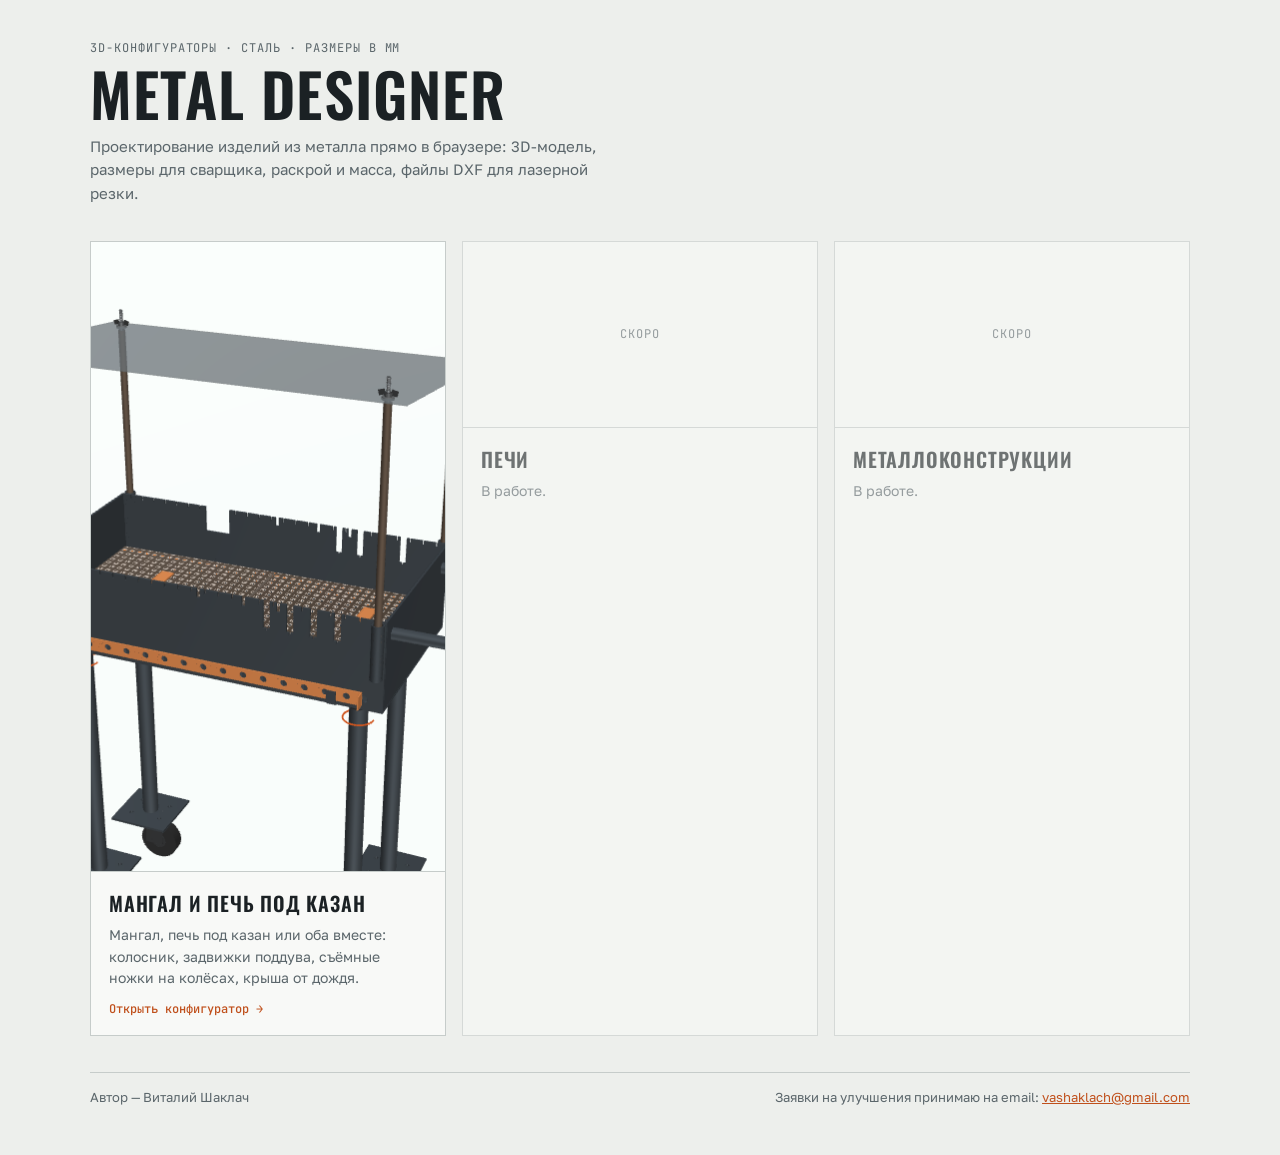
==== index.html @ 5ecf508d "Под GitHub Pages: мм/см, вкладки, клик по детали, шторка на телефоне, подвал - все размеры на экране" ====
<!doctype html>
<html lang="ru">
<head>
<meta charset="utf-8">
<meta name="viewport" content="width=device-width,initial-scale=1">
<title>Metal Designer — конфигураторы изделий из металла</title>
<meta name="description" content="3D-конфигураторы изделий из металла: мангалы, печи, металлоконструкции. Размеры в мм, раскрой, DXF для лазера.">
<meta name="author" content="Виталий Шаклач">
<meta property="og:type" content="website">
<meta property="og:title" content="Metal Designer">
<meta property="og:description" content="3D-конфигураторы изделий из металла: мангалы, печи, металлоконструкции.">
<meta property="og:image" content="https://vitalishaklach.github.io/metal-designer/mangal/img/og.png">
<link rel="icon" href="mangal/img/favicon.svg" type="image/svg+xml">
<link rel="preconnect" href="https://fonts.googleapis.com">
<link rel="preconnect" href="https://fonts.gstatic.com" crossorigin>
<link rel="stylesheet" href="https://fonts.googleapis.com/css2?family=Oswald:wght@500;600&family=Golos+Text:wght@400;500;600&family=JetBrains+Mono:wght@400;500&display=swap">
<style>
:root{--bg:#EDEFEC;--panel:#F8F9F7;--ink:#1B2124;--muted:#5B666B;--line:#C6CCCA;--accent:#C0501C;
  --f-display:"Oswald","Arial Narrow",sans-serif;--f-body:"Golos Text",system-ui,-apple-system,"Segoe UI",sans-serif;--f-mono:"JetBrains Mono",ui-monospace,Consolas,monospace}
@media (prefers-color-scheme:dark){:root:not([data-theme="light"]){color-scheme:dark;--bg:#121517;--panel:#1A1F22;--ink:#E2E6E4;--muted:#8F9A9D;--line:#30393C;--accent:#EE7A45}}
:root[data-theme="dark"]{color-scheme:dark;--bg:#121517;--panel:#1A1F22;--ink:#E2E6E4;--muted:#8F9A9D;--line:#30393C;--accent:#EE7A45}
*{box-sizing:border-box}
body{margin:0;background:var(--bg);color:var(--ink);font:15px/1.55 var(--f-body);padding:40px 16px 48px}
.wrap{max-width:1100px;margin:0 auto;display:flex;flex-direction:column;gap:36px}
.eyebrow{font:12px var(--f-mono);letter-spacing:.08em;text-transform:uppercase;color:var(--muted)}
h1{font:600 clamp(36px,6vw,60px)/1.02 var(--f-display);text-transform:uppercase;letter-spacing:.02em;margin:6px 0 0}
.lede{color:var(--muted);max-width:60ch;margin:12px 0 0}
.cards{display:grid;grid-template-columns:repeat(auto-fill,minmax(300px,1fr));gap:16px}
.card{display:flex;flex-direction:column;border:1px solid var(--line);background:var(--panel);color:inherit;text-decoration:none}
.card img{display:block;width:100%;aspect-ratio:1200/630;object-fit:cover;border-bottom:1px solid var(--line);background:var(--bg)}
.card .b{padding:16px 18px 18px;display:flex;flex-direction:column;gap:6px}
.card h2{font:600 20px var(--f-display);text-transform:uppercase;letter-spacing:.04em;margin:0}
.card p{margin:0;color:var(--muted);font-size:14px}
.card .go{font:500 12px var(--f-mono);color:var(--accent);margin-top:6px}
a.card:hover{border-color:var(--accent)}
a.card:hover h2{color:var(--accent)}
.card.soon{opacity:.6}
.card.soon .ph{aspect-ratio:1200/630;border-bottom:1px solid var(--line);display:grid;place-items:center;font:12px var(--f-mono);color:var(--muted);text-transform:uppercase;letter-spacing:.08em}
footer{display:flex;flex-wrap:wrap;justify-content:space-between;gap:8px 24px;padding-top:14px;border-top:1px solid var(--line);color:var(--muted);font-size:13px}
footer a{color:var(--accent)}
</style>
</head>
<body>
<div class="wrap">
  <header>
    <div class="eyebrow">3D-конфигураторы · сталь · размеры в мм</div>
    <h1>Metal Designer</h1>
    <p class="lede">Проектирование изделий из металла прямо в браузере: 3D-модель, размеры для сварщика, раскрой и масса, файлы DXF для лазерной резки.</p>
  </header>
  <main class="cards">
    <a class="card" href="mangal/">
      <img src="mangal/img/og.png" alt="3D-модель мангала на колёсах с крышей" width="1200" height="630">
      <div class="b"><h2>Мангал и печь под казан</h2><p>Мангал, печь под казан или оба вместе: колосник, задвижки поддува, съёмные ножки на колёсах, крыша от дождя.</p><span class="go">Открыть конфигуратор →</span></div>
    </a>
    <div class="card soon"><div class="ph">скоро</div><div class="b"><h2>Печи</h2><p>В работе.</p></div></div>
    <div class="card soon"><div class="ph">скоро</div><div class="b"><h2>Металлоконструкции</h2><p>В работе.</p></div></div>
  </main>
  <footer>
    <span>Автор — Виталий Шаклач</span>
    <span>Заявки на улучшения принимаю на email: <a href="mailto:vashaklach@gmail.com">vashaklach@gmail.com</a></span>
  </footer>
</div>
</body>
</html>
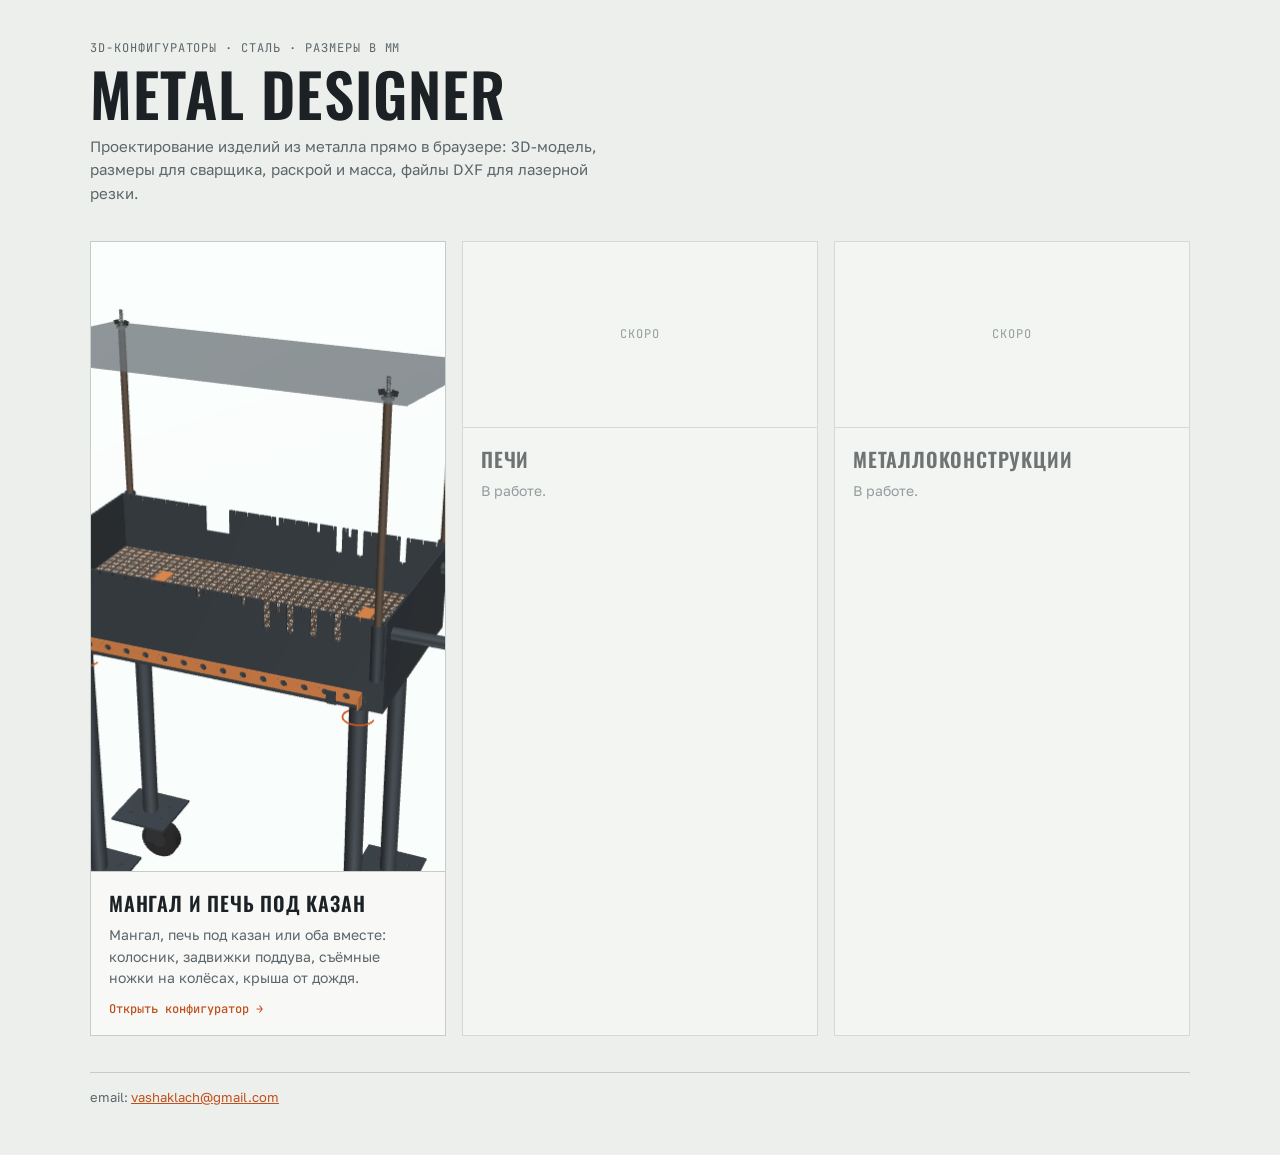
==== commit 7e3819b9: "Размеры как на чертеже: стрелки вместо засечек, мелкие — стрелки снаружи и подпись на полочке; зазор" ====
--- a/index.html
+++ b/index.html
@@ -5,7 +5,6 @@
 <meta name="viewport" content="width=device-width,initial-scale=1">
 <title>Metal Designer — конфигураторы изделий из металла</title>
 <meta name="description" content="3D-конфигураторы изделий из металла: мангалы, печи, металлоконструкции. Размеры в мм, раскрой, DXF для лазера.">
-<meta name="author" content="Виталий Шаклач">
 <meta property="og:type" content="website">
 <meta property="og:title" content="Metal Designer">
 <meta property="og:description" content="3D-конфигураторы изделий из металла: мангалы, печи, металлоконструкции.">
@@ -13,7 +12,7 @@
 <link rel="icon" href="mangal/img/favicon.svg" type="image/svg+xml">
 <link rel="preconnect" href="https://fonts.googleapis.com">
 <link rel="preconnect" href="https://fonts.gstatic.com" crossorigin>
-<link rel="stylesheet" href="https://fonts.googleapis.com/css2?family=Oswald:wght@500;600&family=Golos+Text:wght@400;500;600&family=JetBrains+Mono:wght@400;500&display=swap">
+<link rel="stylesheet" href="https://fonts.googleapis.com/css2?family=Oswald:wght@500;600;700&family=Golos+Text:wght@400;500;600&family=JetBrains+Mono:wght@400;500&display=swap">
 <style>
 :root{--bg:#EDEFEC;--panel:#F8F9F7;--ink:#1B2124;--muted:#5B666B;--line:#C6CCCA;--accent:#C0501C;
   --f-display:"Oswald","Arial Narrow",sans-serif;--f-body:"Golos Text",system-ui,-apple-system,"Segoe UI",sans-serif;--f-mono:"JetBrains Mono",ui-monospace,Consolas,monospace}
@@ -48,7 +47,7 @@
     <p class="lede">Проектирование изделий из металла прямо в браузере: 3D-модель, размеры для сварщика, раскрой и масса, файлы DXF для лазерной резки.</p>
   </header>
   <main class="cards">
-    <a class="card" href="mangal/">
+    <a class="card" href="mangal/index.html">
       <img src="mangal/img/og.png" alt="3D-модель мангала на колёсах с крышей" width="1200" height="630">
       <div class="b"><h2>Мангал и печь под казан</h2><p>Мангал, печь под казан или оба вместе: колосник, задвижки поддува, съёмные ножки на колёсах, крыша от дождя.</p><span class="go">Открыть конфигуратор →</span></div>
     </a>
@@ -56,8 +55,7 @@
     <div class="card soon"><div class="ph">скоро</div><div class="b"><h2>Металлоконструкции</h2><p>В работе.</p></div></div>
   </main>
   <footer>
-    <span>Автор — Виталий Шаклач</span>
-    <span>Заявки на улучшения принимаю на email: <a href="mailto:vashaklach@gmail.com">vashaklach@gmail.com</a></span>
+        <span>email: <a href="mailto:vashaklach@gmail.com">vashaklach@gmail.com</a></span>
   </footer>
 </div>
 </body>
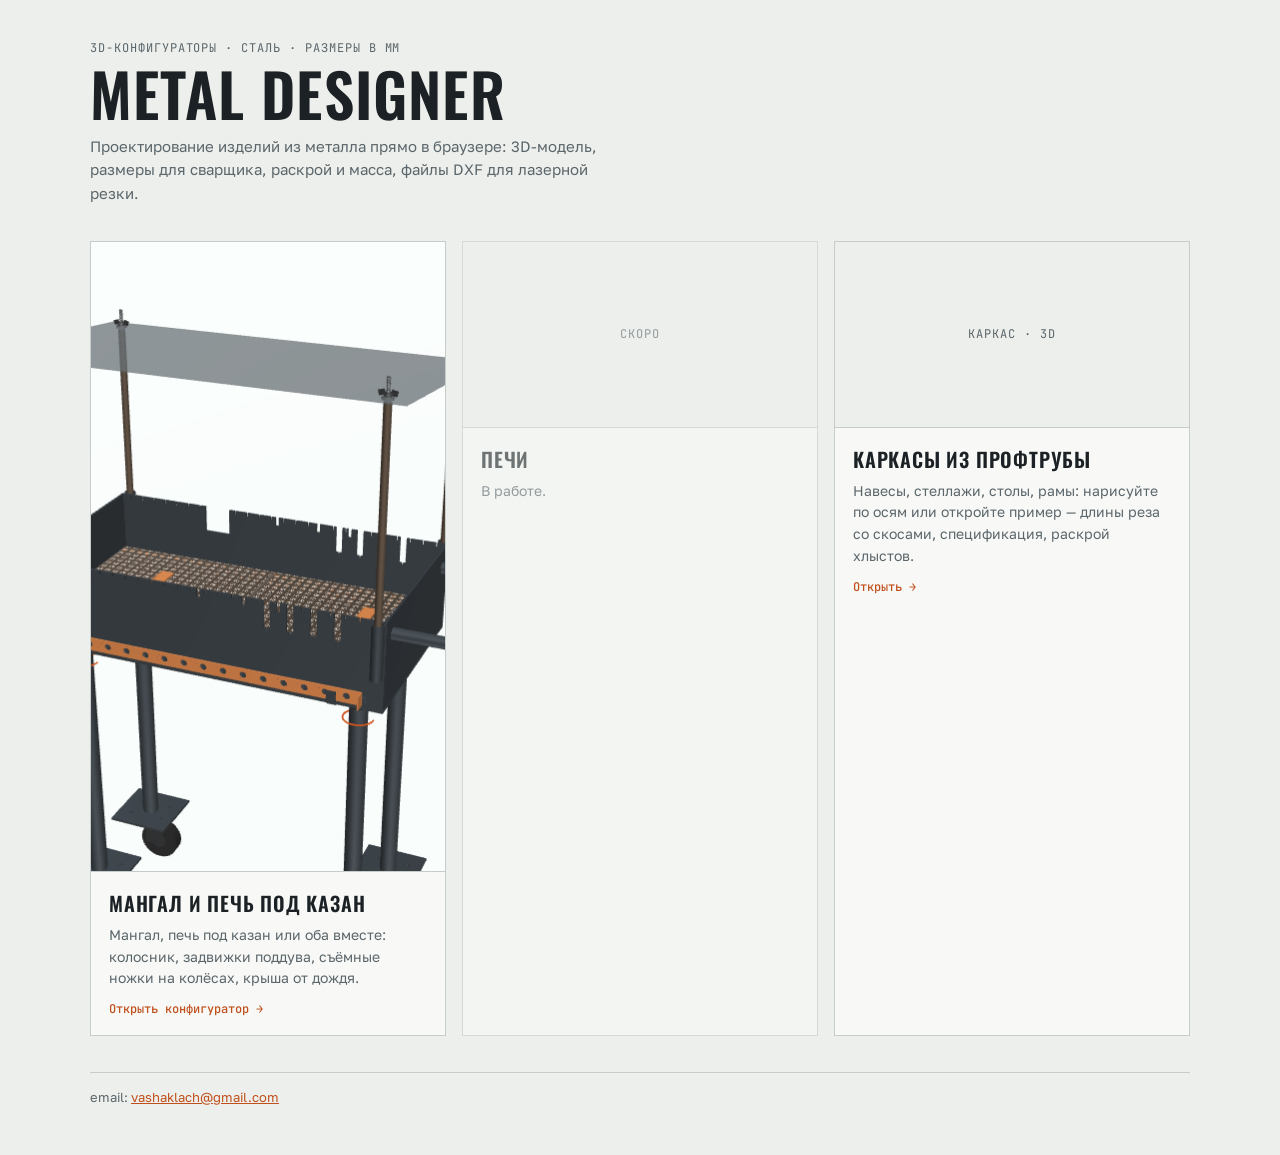
==== commit f97a2f6d: "Каркасы v0.1.0: новый раздел karkas/ — модель узлы+трубы+стыки, 3D-эскиз с размерами, редактор, раск" ====
--- a/index.html
+++ b/index.html
@@ -34,7 +34,8 @@
 a.card:hover{border-color:var(--accent)}
 a.card:hover h2{color:var(--accent)}
 .card.soon{opacity:.6}
-.card.soon .ph{aspect-ratio:1200/630;border-bottom:1px solid var(--line);display:grid;place-items:center;font:12px var(--f-mono);color:var(--muted);text-transform:uppercase;letter-spacing:.08em}
+.card .ph{background:var(--bg)}
+.card .ph{aspect-ratio:1200/630;border-bottom:1px solid var(--line);display:grid;place-items:center;font:12px var(--f-mono);color:var(--muted);text-transform:uppercase;letter-spacing:.08em}
 footer{display:flex;flex-wrap:wrap;justify-content:space-between;gap:8px 24px;padding-top:14px;border-top:1px solid var(--line);color:var(--muted);font-size:13px}
 footer a{color:var(--accent)}
 </style>
@@ -52,7 +53,10 @@
       <div class="b"><h2>Мангал и печь под казан</h2><p>Мангал, печь под казан или оба вместе: колосник, задвижки поддува, съёмные ножки на колёсах, крыша от дождя.</p><span class="go">Открыть конфигуратор →</span></div>
     </a>
     <div class="card soon"><div class="ph">скоро</div><div class="b"><h2>Печи</h2><p>В работе.</p></div></div>
-    <div class="card soon"><div class="ph">скоро</div><div class="b"><h2>Металлоконструкции</h2><p>В работе.</p></div></div>
+    <a class="card" href="karkas/index.html">
+      <div class="ph">каркас · 3D</div>
+      <div class="b"><h2>Каркасы из профтрубы</h2><p>Навесы, стеллажи, столы, рамы: нарисуйте по осям или откройте пример — длины реза со скосами, спецификация, раскрой хлыстов.</p><span class="go">Открыть →</span></div>
+    </a>
   </main>
   <footer>
         <span>email: <a href="mailto:vashaklach@gmail.com">vashaklach@gmail.com</a></span>
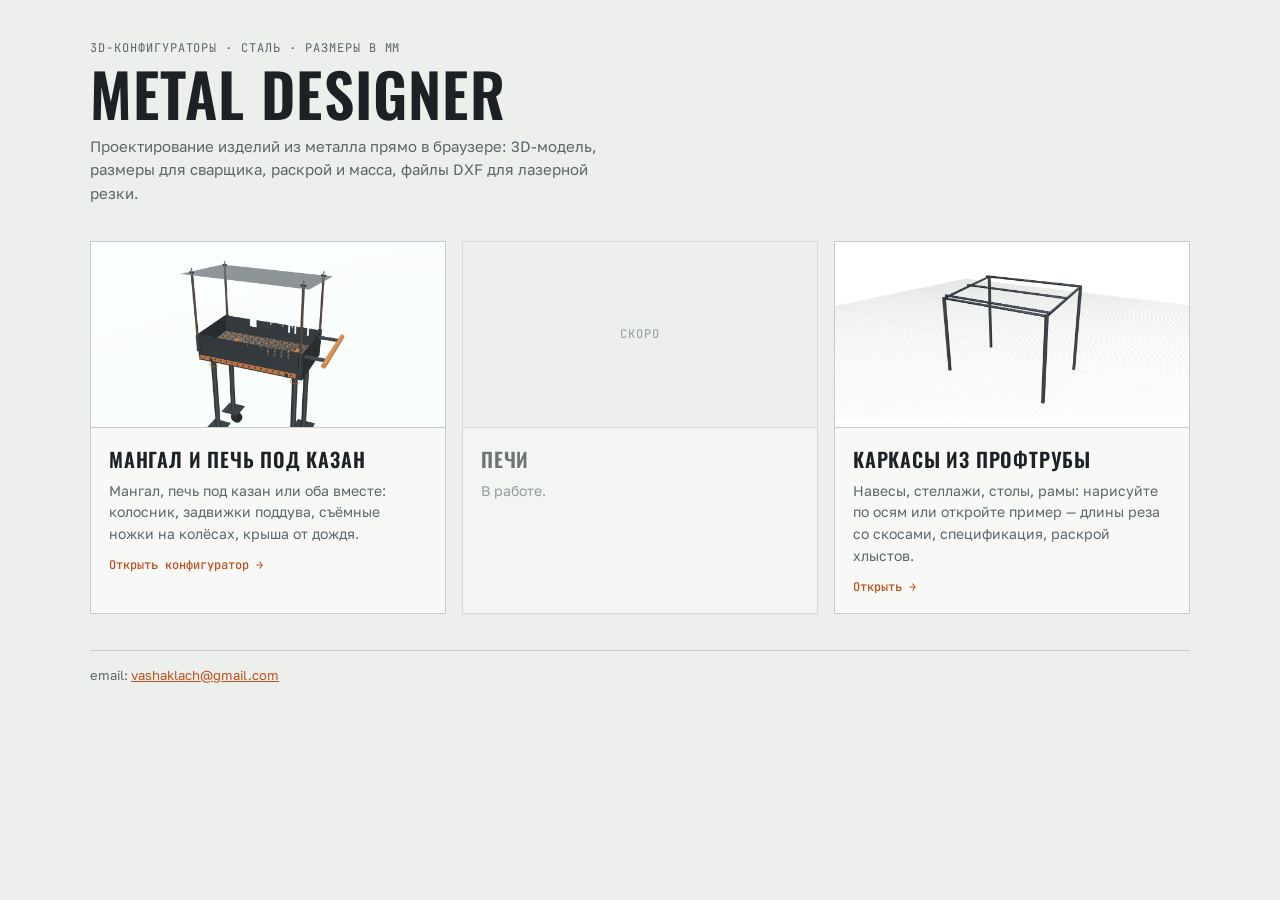
==== commit f45c286f: "Главная: карточка «Каркасы» с картинкой, картинки карточек без растяжения Co-Authored-By: Claude Opu" ====
--- a/index.html
+++ b/index.html
@@ -26,7 +26,7 @@
 .lede{color:var(--muted);max-width:60ch;margin:12px 0 0}
 .cards{display:grid;grid-template-columns:repeat(auto-fill,minmax(300px,1fr));gap:16px}
 .card{display:flex;flex-direction:column;border:1px solid var(--line);background:var(--panel);color:inherit;text-decoration:none}
-.card img{display:block;width:100%;aspect-ratio:1200/630;object-fit:cover;border-bottom:1px solid var(--line);background:var(--bg)}
+.card img{display:block;width:100%;height:auto;aspect-ratio:1200/630;object-fit:cover;border-bottom:1px solid var(--line);background:var(--bg)}
 .card .b{padding:16px 18px 18px;display:flex;flex-direction:column;gap:6px}
 .card h2{font:600 20px var(--f-display);text-transform:uppercase;letter-spacing:.04em;margin:0}
 .card p{margin:0;color:var(--muted);font-size:14px}
@@ -54,7 +54,7 @@
     </a>
     <div class="card soon"><div class="ph">скоро</div><div class="b"><h2>Печи</h2><p>В работе.</p></div></div>
     <a class="card" href="karkas/index.html">
-      <div class="ph">каркас · 3D</div>
+      <img src="karkas/og.png" alt="3D-эскиз навеса из профтрубы" width="1200" height="630">
       <div class="b"><h2>Каркасы из профтрубы</h2><p>Навесы, стеллажи, столы, рамы: нарисуйте по осям или откройте пример — длины реза со скосами, спецификация, раскрой хлыстов.</p><span class="go">Открыть →</span></div>
     </a>
   </main>
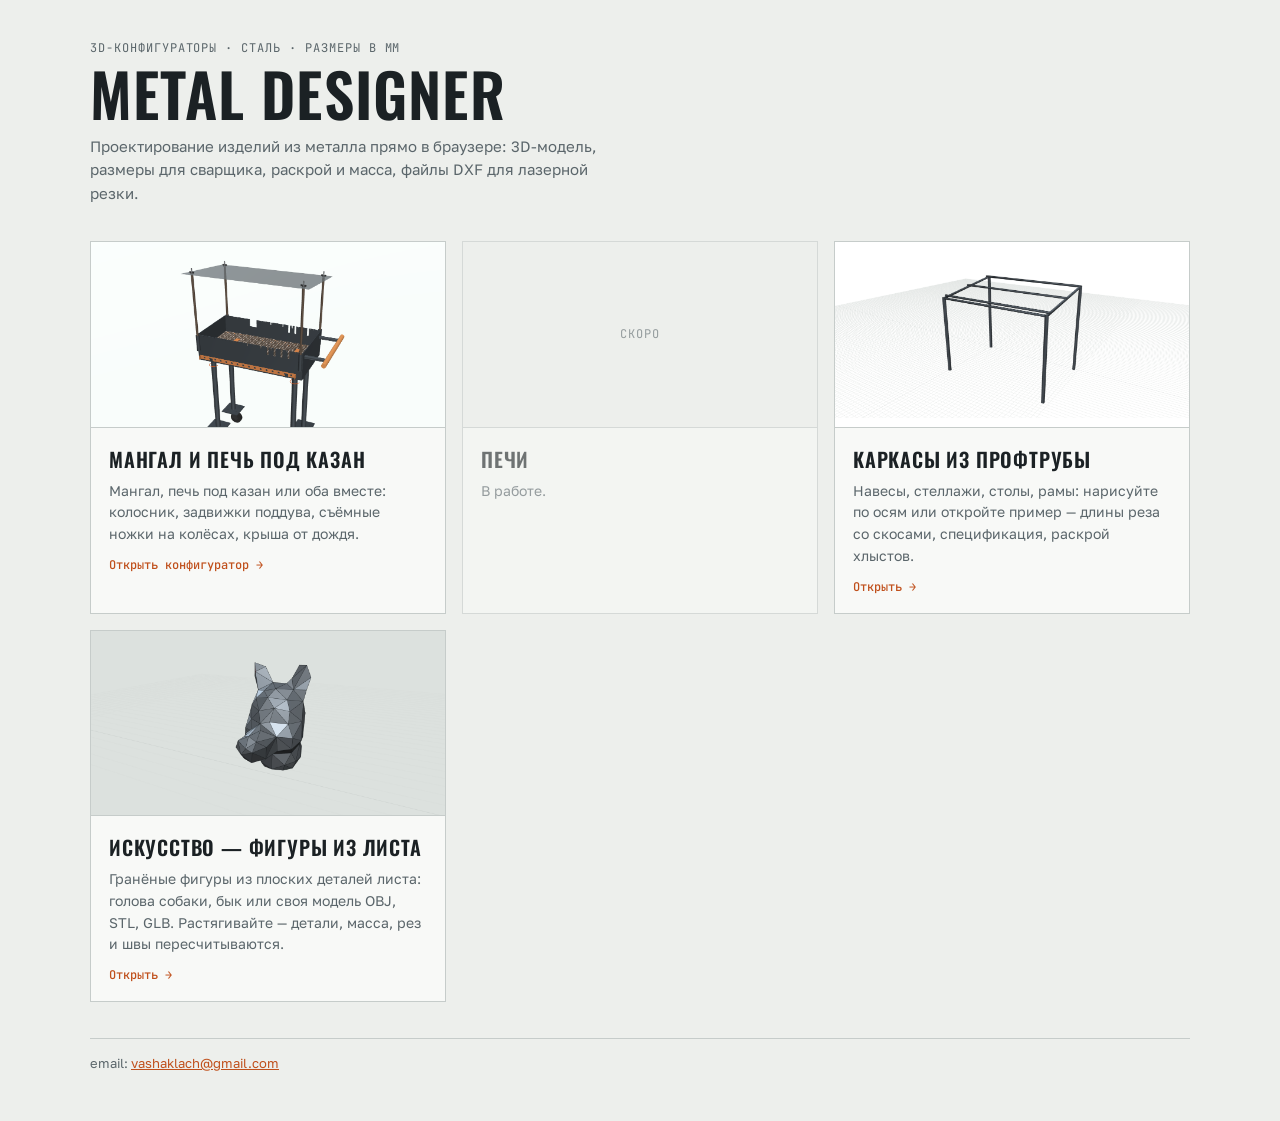
==== commit f79e33ea: "Искусство v0.1.0: новый раздел art/ — гранёные фигуры из листа Встроенные голова собаки и быка, откр" ====
--- a/index.html
+++ b/index.html
@@ -4,7 +4,7 @@
 <meta charset="utf-8">
 <meta name="viewport" content="width=device-width,initial-scale=1">
 <title>Metal Designer — конфигураторы изделий из металла</title>
-<meta name="description" content="3D-конфигураторы изделий из металла: мангалы, печи, металлоконструкции. Размеры в мм, раскрой, DXF для лазера.">
+<meta name="description" content="3D-конфигураторы изделий из металла: мангалы, печи, металлоконструкции, фигуры из листа. Размеры в мм, раскрой, DXF для лазера.">
 <meta property="og:type" content="website">
 <meta property="og:title" content="Metal Designer">
 <meta property="og:description" content="3D-конфигураторы изделий из металла: мангалы, печи, металлоконструкции.">
@@ -57,6 +57,10 @@
       <img src="karkas/og.png" alt="3D-эскиз навеса из профтрубы" width="1200" height="630">
       <div class="b"><h2>Каркасы из профтрубы</h2><p>Навесы, стеллажи, столы, рамы: нарисуйте по осям или откройте пример — длины реза со скосами, спецификация, раскрой хлыстов.</p><span class="go">Открыть →</span></div>
     </a>
+    <a class="card" href="art/index.html">
+      <img src="art/og.png" alt="Гранёная голова собаки из листового металла" width="1200" height="630">
+      <div class="b"><h2>Искусство — фигуры из листа</h2><p>Гранёные фигуры из плоских деталей листа: голова собаки, бык или своя модель OBJ, STL, GLB. Растягивайте — детали, масса, рез и швы пересчитываются.</p><span class="go">Открыть →</span></div>
+    </a>
   </main>
   <footer>
         <span>email: <a href="mailto:vashaklach@gmail.com">vashaklach@gmail.com</a></span>
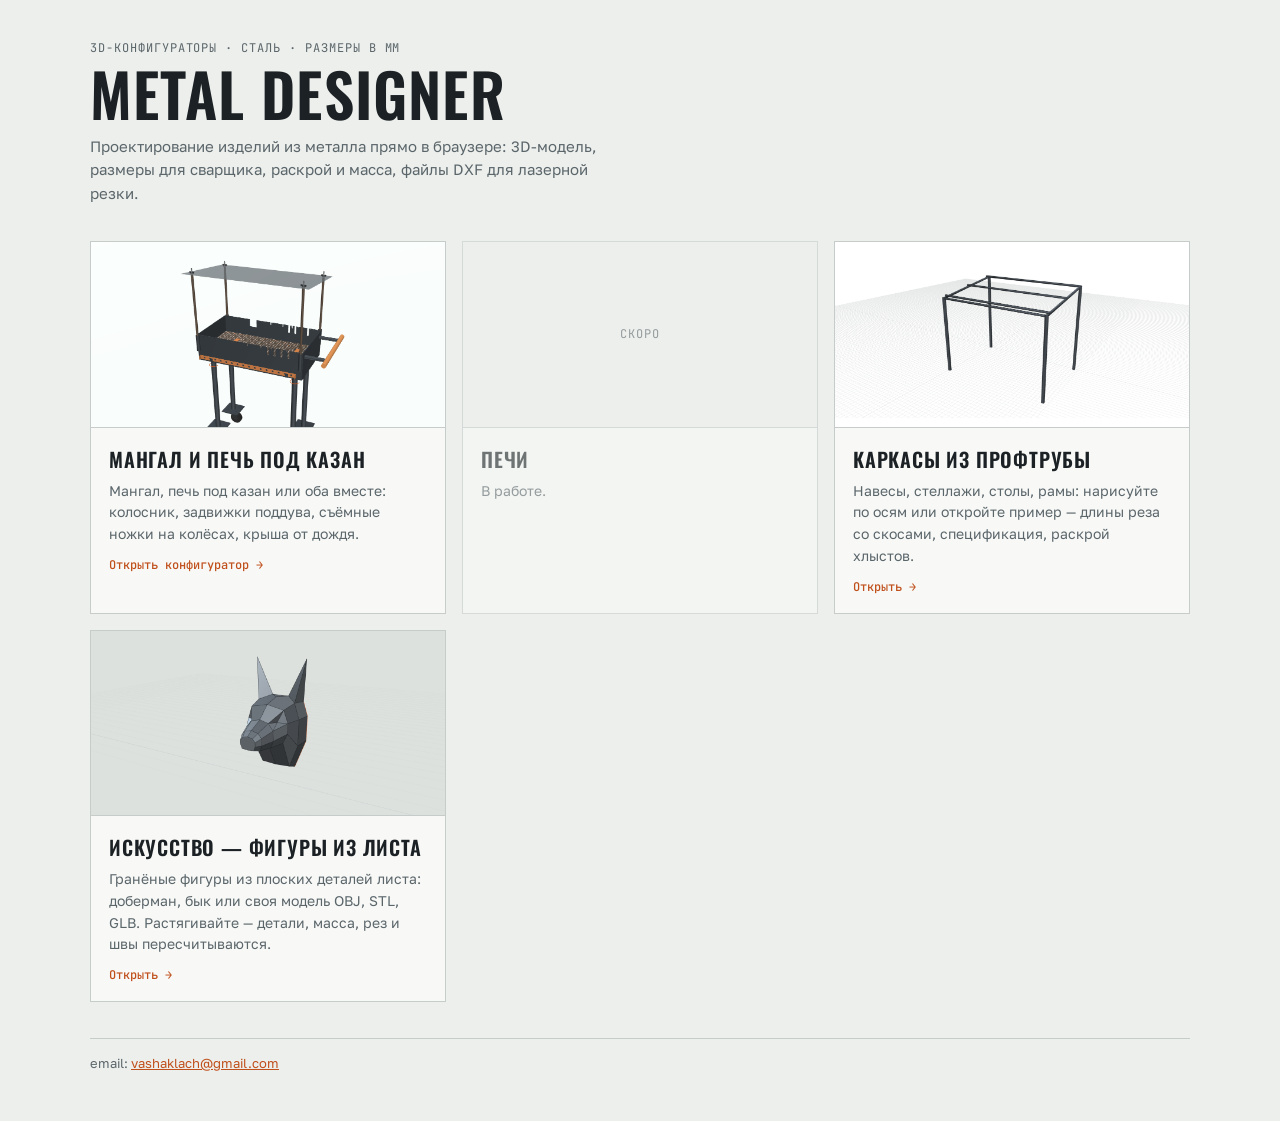
==== commit 9228643e: "Искусство v0.1.1: доберман — гранёная модель руками, 65 плоских деталей Co-Authored-By: Claude Opus " ====
--- a/index.html
+++ b/index.html
@@ -58,8 +58,8 @@
       <div class="b"><h2>Каркасы из профтрубы</h2><p>Навесы, стеллажи, столы, рамы: нарисуйте по осям или откройте пример — длины реза со скосами, спецификация, раскрой хлыстов.</p><span class="go">Открыть →</span></div>
     </a>
     <a class="card" href="art/index.html">
-      <img src="art/og.png" alt="Гранёная голова собаки из листового металла" width="1200" height="630">
-      <div class="b"><h2>Искусство — фигуры из листа</h2><p>Гранёные фигуры из плоских деталей листа: голова собаки, бык или своя модель OBJ, STL, GLB. Растягивайте — детали, масса, рез и швы пересчитываются.</p><span class="go">Открыть →</span></div>
+      <img src="art/og.png" alt="Гранёная голова добермана из листового металла" width="1200" height="630">
+      <div class="b"><h2>Искусство — фигуры из листа</h2><p>Гранёные фигуры из плоских деталей листа: доберман, бык или своя модель OBJ, STL, GLB. Растягивайте — детали, масса, рез и швы пересчитываются.</p><span class="go">Открыть →</span></div>
     </a>
   </main>
   <footer>
